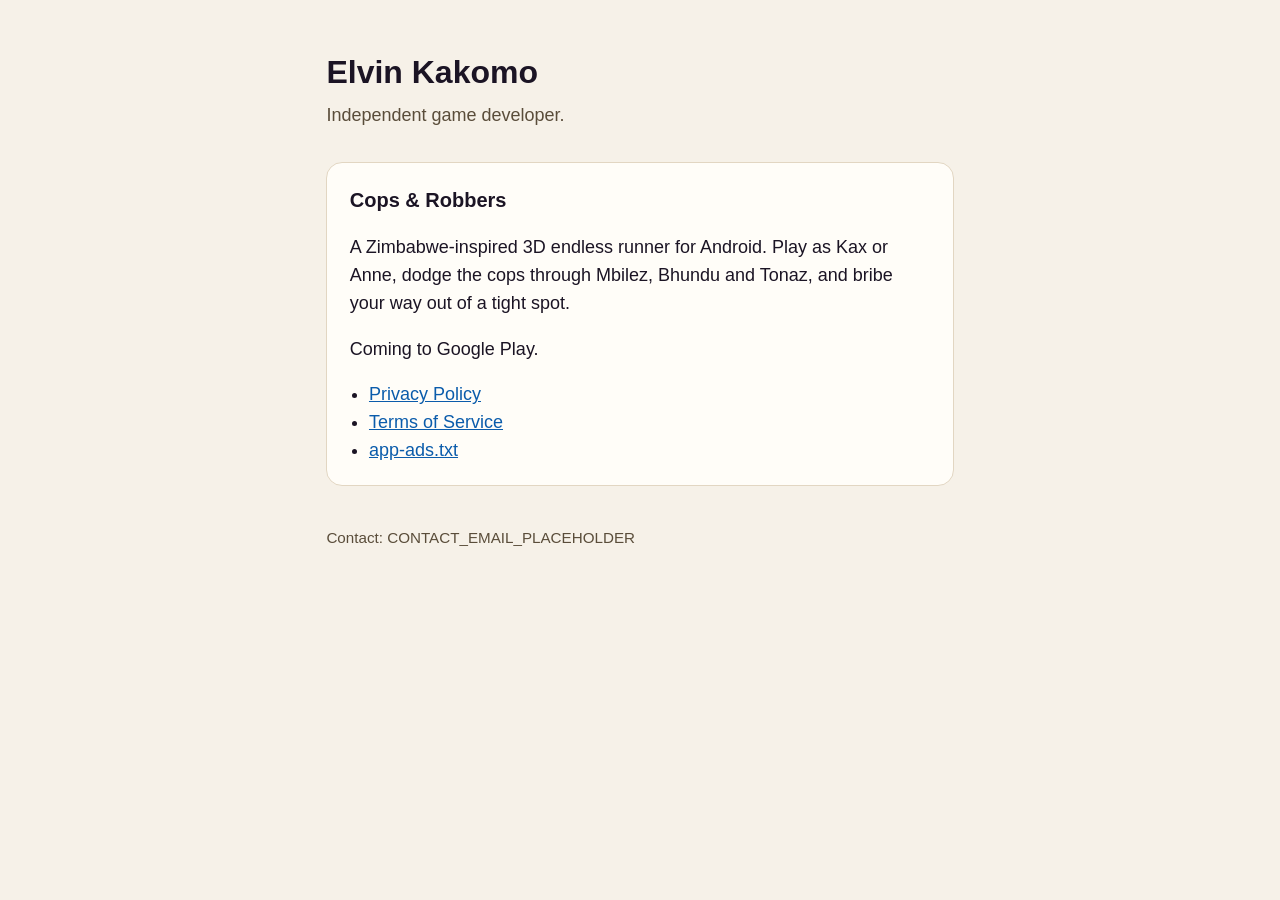
==== index.html @ 9cc262f5 "Add developer site, Cops & Robbers privacy and terms, and app-ads.txt" ====
<!DOCTYPE html>
<html lang="en">
<head>
  <meta charset="utf-8">
  <meta name="viewport" content="width=device-width, initial-scale=1">
  <title>Elvin Kakomo</title>
  <style>
    :root { --ink:#1b1424; --accent:#e8b923; --bg:#f6f1e8; --card:#fffdf8; }
    * { box-sizing: border-box; }
    body { margin:0; font: 18px/1.55 "Segoe UI", Roboto, Helvetica, Arial, sans-serif; color:var(--ink); background:var(--bg); }
    main { max-width: 42rem; margin: 0 auto; padding: 3rem 1.4rem 4rem; }
    h1 { font-size: 2rem; margin: 0 0 .3rem; }
    .sub { color:#5a4d3a; margin: 0 0 2rem; }
    a { color:#0b5cab; }
    .card { background:var(--card); border:1px solid #e2d6c2; border-radius:16px; padding:1.25rem 1.4rem; margin: 1rem 0; }
    h2 { margin:.1rem 0 .6rem; font-size:1.25rem; }
    ul { margin:.4rem 0 0 1.2rem; padding:0; }
    footer { margin-top:2.5rem; color:#5a4d3a; font-size:.95rem; }
  </style>
</head>
<body>
  <main>
    <h1>Elvin Kakomo</h1>
    <p class="sub">Independent game developer.</p>
    <section class="card">
      <h2>Cops &amp; Robbers</h2>
      <p>A Zimbabwe-inspired 3D endless runner for Android. Play as Kax or Anne, dodge the cops through Mbilez, Bhundu and Tonaz, and bribe your way out of a tight spot.</p>
      <p>Coming to Google Play.</p>
      <ul>
        <li><a href="cops-and-robbers/privacy.html">Privacy Policy</a></li>
        <li><a href="cops-and-robbers/terms.html">Terms of Service</a></li>
        <li><a href="app-ads.txt">app-ads.txt</a></li>
      </ul>
    </section>
    <footer>
      Contact: CONTACT_EMAIL_PLACEHOLDER
    </footer>
  </main>
</body>
</html>
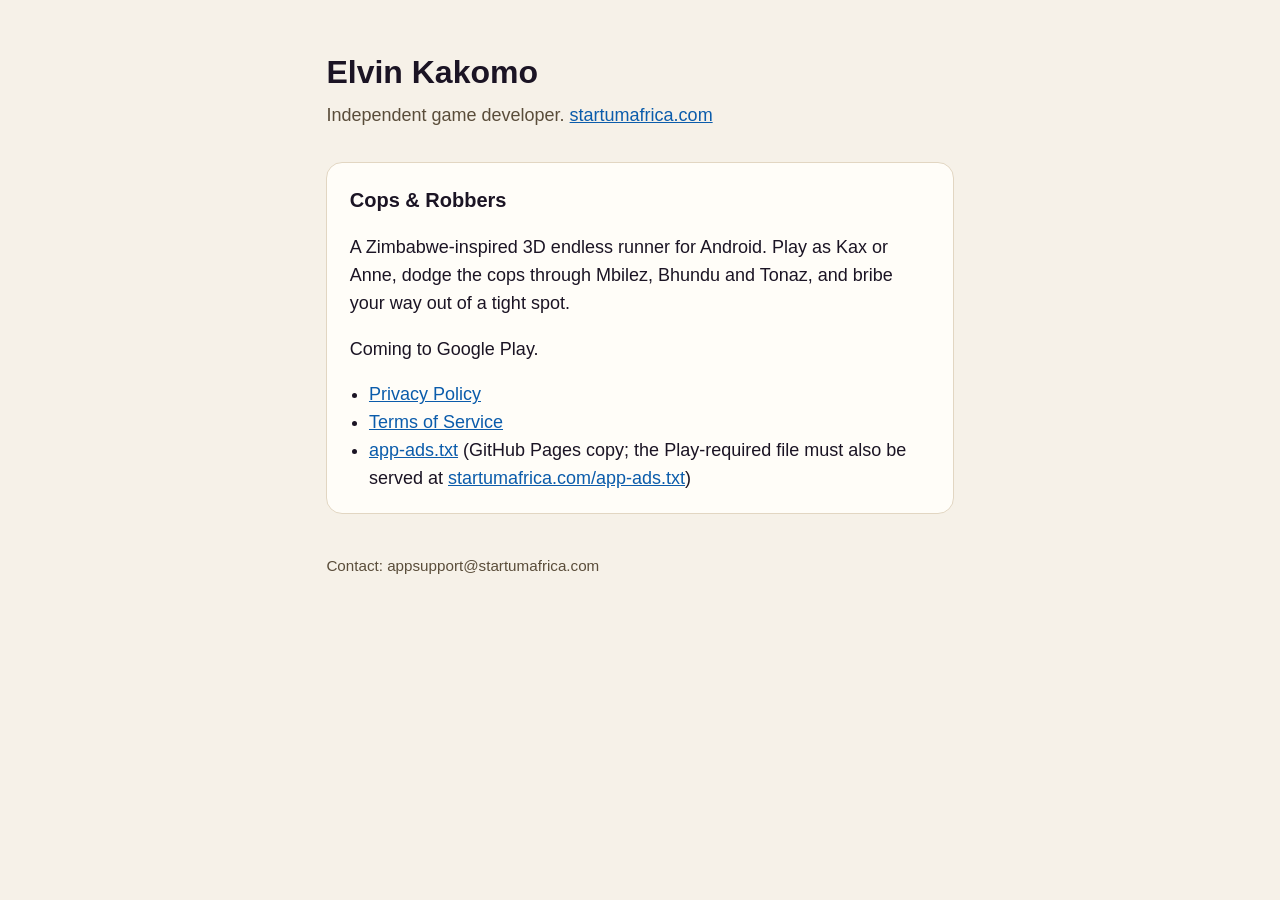
==== commit 854c6bbc: "Set Cops & Robbers support email to appsupport@startumafrica.com Privacy, terms, and the homepage no" ====
--- a/index.html
+++ b/index.html
@@ -21,7 +21,7 @@
 <body>
   <main>
     <h1>Elvin Kakomo</h1>
-    <p class="sub">Independent game developer.</p>
+    <p class="sub">Independent game developer. <a href="https://startumafrica.com">startumafrica.com</a></p>
     <section class="card">
       <h2>Cops &amp; Robbers</h2>
       <p>A Zimbabwe-inspired 3D endless runner for Android. Play as Kax or Anne, dodge the cops through Mbilez, Bhundu and Tonaz, and bribe your way out of a tight spot.</p>
@@ -29,11 +29,11 @@
       <ul>
         <li><a href="cops-and-robbers/privacy.html">Privacy Policy</a></li>
         <li><a href="cops-and-robbers/terms.html">Terms of Service</a></li>
-        <li><a href="app-ads.txt">app-ads.txt</a></li>
+        <li><a href="app-ads.txt">app-ads.txt</a> (GitHub Pages copy; the Play-required file must also be served at <a href="https://startumafrica.com/app-ads.txt">startumafrica.com/app-ads.txt</a>)</li>
       </ul>
     </section>
     <footer>
-      Contact: CONTACT_EMAIL_PLACEHOLDER
+      Contact: appsupport@startumafrica.com
     </footer>
   </main>
 </body>
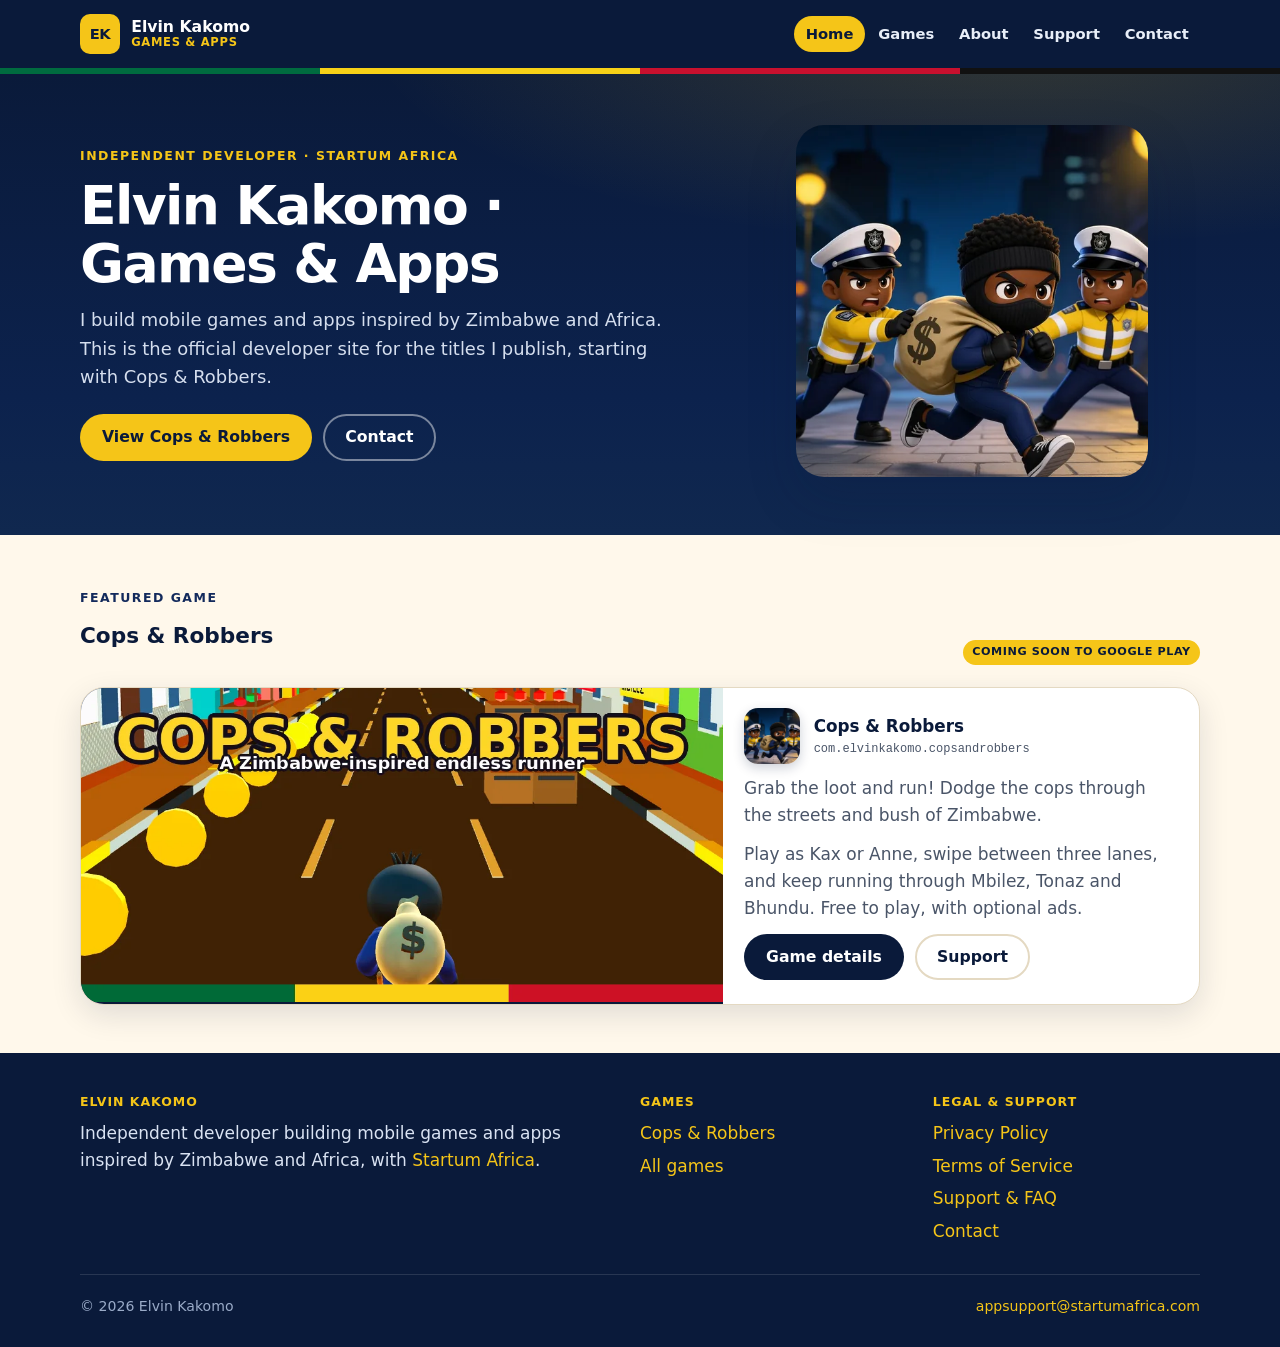
==== commit e753bf77: "Redesign the GitHub Pages site as a studio website. Turn elvinanesu.github.io into a professional de" ====
--- a/index.html
+++ b/index.html
@@ -3,38 +3,147 @@
 <head>
   <meta charset="utf-8">
   <meta name="viewport" content="width=device-width, initial-scale=1">
-  <title>Elvin Kakomo</title>
-  <style>
-    :root { --ink:#1b1424; --accent:#e8b923; --bg:#f6f1e8; --card:#fffdf8; }
-    * { box-sizing: border-box; }
-    body { margin:0; font: 18px/1.55 "Segoe UI", Roboto, Helvetica, Arial, sans-serif; color:var(--ink); background:var(--bg); }
-    main { max-width: 42rem; margin: 0 auto; padding: 3rem 1.4rem 4rem; }
-    h1 { font-size: 2rem; margin: 0 0 .3rem; }
-    .sub { color:#5a4d3a; margin: 0 0 2rem; }
-    a { color:#0b5cab; }
-    .card { background:var(--card); border:1px solid #e2d6c2; border-radius:16px; padding:1.25rem 1.4rem; margin: 1rem 0; }
-    h2 { margin:.1rem 0 .6rem; font-size:1.25rem; }
-    ul { margin:.4rem 0 0 1.2rem; padding:0; }
-    footer { margin-top:2.5rem; color:#5a4d3a; font-size:.95rem; }
-  </style>
+  <meta name="theme-color" content="#0A1A3A">
+  <title>Elvin Kakomo · Games &amp; Apps</title>
+  <meta name="description" content="Independent developer building mobile games and apps inspired by Zimbabwe and Africa. Home of Cops & Robbers, coming soon to Google Play.">
+  <link rel="canonical" href="https://elvinanesu.github.io/">
+  <link rel="icon" href="/assets/img/favicon.ico" sizes="any">
+  <link rel="icon" type="image/png" sizes="32x32" href="/assets/img/favicon-32.png">
+  <link rel="apple-touch-icon" href="/assets/img/apple-touch-icon.png">
+  <meta property="og:type" content="website">
+  <meta property="og:site_name" content="Elvin Kakomo · Games &amp; Apps">
+  <meta property="og:title" content="Elvin Kakomo · Games &amp; Apps">
+  <meta property="og:description" content="Independent developer building mobile games and apps inspired by Zimbabwe and Africa. Home of Cops & Robbers, coming soon to Google Play.">
+  <meta property="og:url" content="https://elvinanesu.github.io/">
+  <meta property="og:image" content="https://elvinanesu.github.io/assets/img/og-image.jpg">
+  <meta property="og:image:width" content="1200">
+  <meta property="og:image:height" content="630">
+  <meta property="og:image:alt" content="Cops &amp; Robbers — a Zimbabwe-inspired endless runner">
+  <meta name="twitter:card" content="summary_large_image">
+  <meta name="twitter:title" content="Elvin Kakomo · Games &amp; Apps">
+  <meta name="twitter:description" content="Independent developer building mobile games and apps inspired by Zimbabwe and Africa. Home of Cops & Robbers, coming soon to Google Play.">
+  <meta name="twitter:image" content="https://elvinanesu.github.io/assets/img/og-image.jpg">
+  <link rel="stylesheet" href="/assets/css/style.css">
+  <script type="application/ld+json">
+  {
+    "@context": "https://schema.org",
+    "@type": "Person",
+    "name": "Elvin Kakomo",
+    "url": "https://elvinanesu.github.io/",
+    "email": "appsupport@startumafrica.com",
+    "affiliation": {
+      "@type": "Organization",
+      "name": "Startum Africa",
+      "url": "https://startumafrica.com"
+    }
+  }
+  </script>
 </head>
 <body>
-  <main>
-    <h1>Elvin Kakomo</h1>
-    <p class="sub">Independent game developer. <a href="https://startumafrica.com">startumafrica.com</a></p>
-    <section class="card">
-      <h2>Cops &amp; Robbers</h2>
-      <p>A Zimbabwe-inspired 3D endless runner for Android. Play as Kax or Anne, dodge the cops through Mbilez, Bhundu and Tonaz, and bribe your way out of a tight spot.</p>
-      <p>Coming to Google Play.</p>
-      <ul>
-        <li><a href="cops-and-robbers/privacy.html">Privacy Policy</a></li>
-        <li><a href="cops-and-robbers/terms.html">Terms of Service</a></li>
-        <li><a href="app-ads.txt">app-ads.txt</a> (GitHub Pages copy; the Play-required file must also be served at <a href="https://startumafrica.com/app-ads.txt">startumafrica.com/app-ads.txt</a>)</li>
-      </ul>
+  <a class="skip" href="#main">Skip to content</a>
+  <header class="site-header">
+    <div class="wrap header-bar">
+      <a class="brand" href="/">
+        <span class="brand-mark" aria-hidden="true">EK</span>
+        <span class="brand-text">
+          <span class="brand-name">Elvin Kakomo</span>
+          <span class="brand-tag">Games &amp; Apps</span>
+        </span>
+      </a>
+      <nav class="nav" aria-label="Primary">
+        <a href="/" aria-current="page">Home</a>
+        <a href="/games.html">Games</a>
+        <a href="/about.html">About</a>
+        <a href="/support.html">Support</a>
+        <a href="/contact.html">Contact</a>
+      </nav>
+    </div>
+    <div class="flag-stripe" aria-hidden="true"></div>
+  </header>
+
+  <main id="main">
+    <section class="hero">
+      <div class="wrap hero-grid">
+        <div>
+          <p class="kicker">Independent developer · <a href="https://startumafrica.com">Startum Africa</a></p>
+          <h1>Elvin Kakomo · Games &amp; Apps</h1>
+          <p class="lead">I build mobile games and apps inspired by Zimbabwe and Africa. This is the official developer site for the titles I publish, starting with Cops &amp; Robbers.</p>
+          <div class="actions">
+            <a class="btn btn-gold" href="/cops-and-robbers/">View Cops &amp; Robbers</a>
+            <a class="btn btn-ghost" href="/contact.html">Contact</a>
+          </div>
+        </div>
+        <div class="hero-art">
+          <img src="/assets/img/icon.webp" width="512" height="512" alt="Cops &amp; Robbers icon: a robber carrying a loot bag, chased by two police officers.">
+        </div>
+      </div>
     </section>
-    <footer>
-      Contact: appsupport@startumafrica.com
-    </footer>
+
+    <section class="section" aria-labelledby="featured-heading">
+      <div class="wrap">
+        <div class="section-head">
+          <div>
+            <p class="kicker" style="color:var(--navy-2)">Featured game</p>
+            <h2 id="featured-heading">Cops &amp; Robbers</h2>
+          </div>
+          <span class="badge badge-soon">Coming soon to Google Play</span>
+        </div>
+
+        <article class="feature-card">
+          <div class="art">
+            <picture>
+              <source type="image/webp" srcset="/assets/img/feature.webp">
+              <img src="/assets/img/feature.jpg" width="1024" height="500" alt="Cops &amp; Robbers feature art: running down a three-lane street, collecting gold coins, with a Zimbabwe-flag colour stripe.">
+            </picture>
+          </div>
+          <div class="body">
+            <div class="title-row">
+              <img src="/assets/img/icon-256.webp" width="256" height="256" alt="">
+              <div>
+                <h3>Cops &amp; Robbers</h3>
+                <p class="pkg">com.elvinkakomo.copsandrobbers</p>
+              </div>
+            </div>
+            <p>Grab the loot and run! Dodge the cops through the streets and bush of Zimbabwe.</p>
+            <p>Play as Kax or Anne, swipe between three lanes, and keep running through Mbilez, Tonaz and Bhundu. Free to play, with optional ads.</p>
+            <div class="actions">
+              <a class="btn btn-navy" href="/cops-and-robbers/">Game details</a>
+              <a class="btn btn-outline" href="/support.html">Support</a>
+            </div>
+          </div>
+        </article>
+      </div>
+    </section>
   </main>
+  <footer class="site-footer">
+    <div class="wrap">
+      <div class="footer-grid">
+        <div>
+          <h2>Elvin Kakomo</h2>
+          <p>Independent developer building mobile games and apps inspired by Zimbabwe and Africa, with <a href="https://startumafrica.com">Startum Africa</a>.</p>
+        </div>
+        <div>
+          <h2>Games</h2>
+          <ul class="footer-links">
+            <li><a href="/cops-and-robbers/">Cops &amp; Robbers</a></li>
+            <li><a href="/games.html">All games</a></li>
+          </ul>
+        </div>
+        <div>
+          <h2>Legal &amp; support</h2>
+          <ul class="footer-links">
+            <li><a href="/cops-and-robbers/privacy.html">Privacy Policy</a></li>
+            <li><a href="/cops-and-robbers/terms.html">Terms of Service</a></li>
+            <li><a href="/support.html">Support &amp; FAQ</a></li>
+            <li><a href="/contact.html">Contact</a></li>
+          </ul>
+        </div>
+      </div>
+      <div class="footer-bottom">
+        <p>© 2026 Elvin Kakomo</p>
+        <p><a href="mailto:appsupport@startumafrica.com">appsupport@startumafrica.com</a></p>
+      </div>
+    </div>
+  </footer>
 </body>
 </html>
--- a/assets/css/style.css
+++ b/assets/css/style.css
@@ -0,0 +1,746 @@
+/* Elvin Kakomo · Games & Apps — shared studio styles */
+:root {
+  --navy: #0a1a3a;
+  --navy-2: #132a5c;
+  --navy-3: #1c3a73;
+  --ink: #12182a;
+  --muted: #4a5568;
+  --gold: #f5c518;
+  --gold-soft: #ffe36a;
+  --gold-deep: #c9a014;
+  --cream: #fff8eb;
+  --cream-2: #f3ead6;
+  --card: #ffffff;
+  --line: #e4d9c2;
+  --flag-green: #006b3f;
+  --flag-yellow: #f7d117;
+  --flag-red: #c8102e;
+  --flag-black: #111111;
+  --link: #0b4f9c;
+  --danger: #c8102e;
+  --radius: 18px;
+  --shadow: 0 10px 30px rgba(10, 26, 58, 0.12);
+  --shadow-lg: 0 22px 50px rgba(10, 26, 58, 0.18);
+  --header-h: 4.25rem;
+  --font: "Segoe UI", "Avenir Next", "Helvetica Neue", ui-sans-serif, system-ui, sans-serif;
+  --max: 1120px;
+  --focus: 0 0 0 3px var(--cream), 0 0 0 6px var(--gold);
+}
+
+*,
+*::before,
+*::after { box-sizing: border-box; }
+
+html { scroll-behavior: smooth; }
+
+html:focus-within { scroll-behavior: smooth; }
+
+@media (prefers-reduced-motion: reduce) {
+  html { scroll-behavior: auto; }
+  *, *::before, *::after {
+    animation-duration: 0.01ms !important;
+    animation-iteration-count: 1 !important;
+    transition-duration: 0.01ms !important;
+    scroll-behavior: auto !important;
+  }
+}
+
+body {
+  margin: 0;
+  font-family: var(--font);
+  font-size: 1.0625rem;
+  line-height: 1.6;
+  color: var(--ink);
+  background: var(--cream);
+  min-height: 100vh;
+  display: flex;
+  flex-direction: column;
+}
+
+img { max-width: 100%; height: auto; display: block; }
+
+a { color: var(--link); text-underline-offset: 0.15em; }
+
+a:hover { color: var(--navy-2); }
+
+:focus-visible {
+  outline: 3px solid var(--gold);
+  outline-offset: 3px;
+}
+
+.skip {
+  position: absolute;
+  left: 0.75rem;
+  top: -3.5rem;
+  z-index: 100;
+  background: var(--gold);
+  color: var(--navy);
+  font-weight: 700;
+  padding: 0.5rem 0.9rem;
+  border-radius: 8px;
+  text-decoration: none;
+}
+
+.skip:focus { top: 0.75rem; }
+
+.wrap {
+  width: min(var(--max), calc(100% - 2rem));
+  margin-inline: auto;
+}
+
+/* ---------- Header ---------- */
+.site-header {
+  background: var(--navy);
+  color: #fff;
+  position: sticky;
+  top: 0;
+  z-index: 50;
+}
+
+.header-bar {
+  display: flex;
+  align-items: center;
+  justify-content: space-between;
+  gap: 1rem;
+  min-height: var(--header-h);
+  flex-wrap: wrap;
+  padding: 0.55rem 0;
+}
+
+.brand {
+  display: flex;
+  align-items: center;
+  gap: 0.7rem;
+  text-decoration: none;
+  color: #fff;
+  min-width: 0;
+}
+
+.brand:hover { color: #fff; }
+
+.brand-mark {
+  flex: 0 0 auto;
+  width: 2.5rem;
+  height: 2.5rem;
+  border-radius: 10px;
+  background: var(--gold);
+  color: var(--navy);
+  font-weight: 800;
+  font-size: 0.92rem;
+  letter-spacing: -0.03em;
+  display: grid;
+  place-items: center;
+  line-height: 1;
+}
+
+.brand-text { display: flex; flex-direction: column; line-height: 1.15; }
+
+.brand-name { font-weight: 700; font-size: 0.98rem; }
+
+.brand-tag {
+  font-size: 0.72rem;
+  letter-spacing: 0.06em;
+  text-transform: uppercase;
+  color: var(--gold);
+  font-weight: 650;
+}
+
+.nav {
+  display: flex;
+  flex-wrap: wrap;
+  gap: 0.15rem 0.15rem;
+}
+
+.nav a {
+  color: #e8eef8;
+  text-decoration: none;
+  font-weight: 600;
+  font-size: 0.92rem;
+  padding: 0.4rem 0.7rem;
+  border-radius: 999px;
+}
+
+.nav a:hover { background: rgba(255, 255, 255, 0.08); color: #fff; }
+
+.nav a[aria-current="page"] {
+  background: var(--gold);
+  color: var(--navy);
+}
+
+.flag-stripe {
+  height: 6px;
+  background: linear-gradient(
+    90deg,
+    var(--flag-green) 0 25%,
+    var(--flag-yellow) 25% 50%,
+    var(--flag-red) 50% 75%,
+    var(--flag-black) 75% 100%
+  );
+}
+
+/* ---------- Footer ---------- */
+.site-footer {
+  margin-top: auto;
+  background: var(--navy);
+  color: #d9e2f2;
+  padding: 2.4rem 0 1.6rem;
+}
+
+.footer-grid {
+  display: grid;
+  gap: 1.6rem;
+}
+
+.site-footer a { color: var(--gold); text-decoration: none; }
+
+.site-footer a:hover { text-decoration: underline; color: var(--gold-soft); }
+
+.site-footer h2 {
+  margin: 0 0 0.5rem;
+  font-size: 0.78rem;
+  letter-spacing: 0.08em;
+  text-transform: uppercase;
+  color: var(--gold);
+}
+
+.site-footer p { margin: 0.25rem 0; }
+
+.footer-links {
+  list-style: none;
+  margin: 0;
+  padding: 0;
+  display: flex;
+  flex-direction: column;
+  gap: 0.35rem;
+}
+
+.footer-bottom {
+  margin-top: 1.8rem;
+  padding-top: 1rem;
+  border-top: 1px solid rgba(255, 255, 255, 0.12);
+  font-size: 0.88rem;
+  color: #9aabc8;
+  display: flex;
+  flex-wrap: wrap;
+  gap: 0.4rem 1rem;
+  justify-content: space-between;
+}
+
+/* ---------- Buttons ---------- */
+.btn {
+  display: inline-flex;
+  align-items: center;
+  justify-content: center;
+  gap: 0.45rem;
+  font: inherit;
+  font-weight: 700;
+  font-size: 0.98rem;
+  line-height: 1.2;
+  text-decoration: none;
+  border-radius: 999px;
+  padding: 0.75rem 1.25rem;
+  border: 2px solid transparent;
+  cursor: pointer;
+}
+
+.btn-gold {
+  background: var(--gold);
+  color: var(--navy);
+}
+
+.btn-gold:hover { background: var(--gold-soft); color: var(--navy); }
+
+.btn-ghost {
+  background: transparent;
+  color: #fff;
+  border-color: rgba(255, 255, 255, 0.45);
+}
+
+.btn-ghost:hover { background: rgba(255, 255, 255, 0.08); color: #fff; }
+
+.btn-navy {
+  background: var(--navy);
+  color: #fff;
+}
+
+.btn-navy:hover { background: var(--navy-2); color: #fff; }
+
+.btn-play {
+  background: var(--gold);
+  color: var(--navy);
+  min-width: 16rem;
+}
+
+/* Easy to re-enable: remove .is-disabled, aria-disabled and tabindex="-1". */
+.btn-play.is-disabled,
+a.btn-play[aria-disabled="true"] {
+  pointer-events: none;
+  cursor: not-allowed;
+  background: #d9c98a;
+  color: #3d3520;
+  box-shadow: none;
+  opacity: 0.95;
+}
+
+.actions { display: flex; flex-wrap: wrap; gap: 0.7rem; }
+
+/* ---------- Hero ---------- */
+.hero {
+  background:
+    radial-gradient(1200px 400px at 80% -10%, rgba(245, 197, 24, 0.18), transparent 55%),
+    linear-gradient(180deg, var(--navy) 0%, #0c224d 70%, #10284f 100%);
+  color: #fff;
+  padding: 2.4rem 0 3rem;
+}
+
+.hero-grid {
+  display: grid;
+  gap: 2rem;
+  align-items: center;
+}
+
+.kicker {
+  display: inline-block;
+  margin: 0 0 0.7rem;
+  font-size: 0.78rem;
+  font-weight: 700;
+  letter-spacing: 0.12em;
+  text-transform: uppercase;
+  color: var(--gold);
+}
+
+.hero h1 {
+  margin: 0 0 0.8rem;
+  font-size: clamp(2rem, 6vw, 3.35rem);
+  line-height: 1.08;
+  letter-spacing: -0.03em;
+}
+
+.hero .lead {
+  margin: 0 0 1.4rem;
+  font-size: 1.12rem;
+  color: #d5deee;
+  max-width: 38rem;
+}
+
+.hero-art {
+  justify-self: center;
+  width: min(100%, 22rem);
+}
+
+.hero-art img {
+  width: 100%;
+  border-radius: 28px;
+  box-shadow: var(--shadow-lg);
+  background: #0b1c40;
+}
+
+/* ---------- Page sections ---------- */
+main { flex: 1 0 auto; }
+
+.section { padding: 3rem 0; }
+
+.section-head {
+  display: flex;
+  align-items: end;
+  justify-content: space-between;
+  gap: 1rem;
+  flex-wrap: wrap;
+  margin-bottom: 1.4rem;
+}
+
+.section h1,
+.page-title {
+  margin: 0 0 0.6rem;
+  font-size: clamp(1.8rem, 4vw, 2.5rem);
+  letter-spacing: -0.03em;
+  line-height: 1.15;
+  color: var(--navy);
+}
+
+.section h2,
+.legal h2 {
+  margin: 0 0 0.7rem;
+  font-size: 1.35rem;
+  color: var(--navy);
+}
+
+.section h3 { margin: 0 0 0.4rem; color: var(--navy); font-size: 1.05rem; }
+
+.lede {
+  margin: 0 0 1.2rem;
+  color: var(--muted);
+  font-size: 1.08rem;
+  max-width: 42rem;
+}
+
+.page-hero {
+  background: var(--navy);
+  color: #fff;
+  padding: 2rem 0 2.2rem;
+}
+
+.page-hero h1 { color: #fff; margin: 0 0 0.45rem; }
+
+.page-hero .lede { color: #c9d4e8; margin: 0; }
+
+/* ---------- Cards ---------- */
+.feature-card {
+  display: grid;
+  background: var(--card);
+  border: 1px solid var(--line);
+  border-radius: calc(var(--radius) + 6px);
+  overflow: hidden;
+  box-shadow: var(--shadow);
+}
+
+.feature-card .art { background: var(--navy); }
+
+.feature-card .art img { width: 100%; }
+
+.feature-card .body {
+  padding: 1.25rem 1.3rem 1.5rem;
+  display: grid;
+  gap: 0.7rem;
+  align-content: start;
+}
+
+.feature-card .title-row {
+  display: flex;
+  gap: 0.85rem;
+  align-items: center;
+}
+
+.feature-card .title-row img {
+  width: 3.5rem;
+  height: 3.5rem;
+  border-radius: 14px;
+  box-shadow: 0 4px 12px rgba(10, 26, 58, 0.2);
+}
+
+.feature-card h2,
+.feature-card h3 { margin: 0; }
+
+.feature-card p { margin: 0; color: var(--muted); }
+
+.badge {
+  display: inline-block;
+  font-size: 0.7rem;
+  font-weight: 800;
+  letter-spacing: 0.05em;
+  text-transform: uppercase;
+  background: var(--cream-2);
+  color: var(--navy);
+  border-radius: 999px;
+  padding: 0.22rem 0.58rem;
+  white-space: nowrap;
+}
+
+.badge-soon {
+  background: var(--gold);
+  color: var(--navy);
+}
+
+/* ---------- Feature lists / zones ---------- */
+.grid-3,
+.grid-2,
+.faq {
+  display: grid;
+  gap: 1rem;
+}
+
+.panel {
+  background: var(--card);
+  border: 1px solid var(--line);
+  border-radius: var(--radius);
+  padding: 1.15rem 1.2rem 1.25rem;
+  box-shadow: 0 6px 18px rgba(10, 26, 58, 0.06);
+}
+
+.panel p:last-child { margin-bottom: 0; }
+
+.icon-list {
+  list-style: none;
+  margin: 0;
+  padding: 0;
+  display: grid;
+  gap: 0.85rem;
+}
+
+.icon-list li {
+  background: var(--card);
+  border: 1px solid var(--line);
+  border-radius: var(--radius);
+  padding: 1rem 1.1rem 1rem 1.15rem;
+}
+
+.icon-list strong { display: block; color: var(--navy); margin-bottom: 0.15rem; }
+
+.icon-list span { color: var(--muted); }
+
+/* ---------- Gallery ---------- */
+.gallery {
+  list-style: none;
+  margin: 0;
+  padding: 0;
+  display: grid;
+  grid-template-columns: repeat(2, 1fr);
+  gap: 0.9rem;
+}
+
+.gallery figure { margin: 0; }
+
+.gallery img {
+  width: 100%;
+  border-radius: 22px;
+  box-shadow: var(--shadow);
+  background: #111;
+  border: 3px solid var(--navy);
+}
+
+.gallery figcaption {
+  margin-top: 0.45rem;
+  text-align: center;
+  font-size: 0.85rem;
+  font-weight: 650;
+  color: var(--muted);
+}
+
+/* ---------- Game page banner ---------- */
+.game-banner {
+  position: relative;
+  background: var(--navy);
+  overflow: hidden;
+}
+
+.game-banner img.banner {
+  width: 100%;
+  height: auto;
+  display: block;
+}
+
+.game-intro {
+  display: grid;
+  gap: 1rem;
+  margin-top: -2.2rem;
+  position: relative;
+  z-index: 2;
+}
+
+.game-intro .card {
+  background: var(--card);
+  border-radius: calc(var(--radius) + 4px);
+  border: 1px solid var(--line);
+  box-shadow: var(--shadow-lg);
+  padding: 1.2rem;
+  display: grid;
+  gap: 1rem;
+}
+
+.game-identity {
+  display: flex;
+  gap: 1rem;
+  align-items: center;
+}
+
+.game-identity img {
+  width: 5.5rem;
+  height: 5.5rem;
+  border-radius: 20px;
+  box-shadow: var(--shadow);
+  background: var(--navy);
+  flex: 0 0 auto;
+}
+
+.game-identity h1 { margin: 0 0 0.35rem; font-size: clamp(1.5rem, 4vw, 2.1rem); }
+
+.pkg {
+  font-family: ui-monospace, "Cascadia Code", "Segoe UI Mono", Menlo, Consolas, monospace;
+  font-size: 0.75rem;
+  color: var(--muted);
+  overflow-wrap: anywhere;
+}
+
+.note {
+  font-size: 0.92rem;
+  color: var(--muted);
+  margin: 0;
+}
+
+/* ---------- Contact ---------- */
+.contact-list {
+  list-style: none;
+  margin: 0;
+  padding: 0;
+  display: grid;
+  gap: 0.8rem;
+}
+
+.contact-list li {
+  background: var(--card);
+  border: 1px solid var(--line);
+  border-radius: var(--radius);
+  padding: 1.1rem 1.2rem;
+}
+
+.contact-list dt,
+.contact-list .label {
+  font-size: 0.78rem;
+  font-weight: 700;
+  letter-spacing: 0.06em;
+  text-transform: uppercase;
+  color: var(--muted);
+  margin: 0 0 0.2rem;
+}
+
+.contact-list a { font-weight: 700; font-size: 1.1rem; text-decoration: none; }
+
+.contact-list a:hover { text-decoration: underline; }
+
+/* ---------- FAQ ---------- */
+.faq details {
+  background: var(--card);
+  border: 1px solid var(--line);
+  border-radius: var(--radius);
+  padding: 0.2rem 1.1rem;
+}
+
+.faq summary {
+  cursor: pointer;
+  font-weight: 700;
+  color: var(--navy);
+  padding: 0.95rem 0;
+  list-style: none;
+}
+
+.faq summary::-webkit-details-marker { display: none; }
+
+.faq summary::after {
+  content: "+";
+  float: right;
+  color: var(--gold-deep);
+  font-weight: 800;
+  font-size: 1.2rem;
+  line-height: 1;
+}
+
+.faq details[open] summary::after { content: "–"; }
+
+.faq details p { margin: 0 0 1rem; color: var(--muted); }
+
+/* ---------- Legal ---------- */
+.legal {
+  max-width: 44rem;
+  padding: 2.4rem 0 3.5rem;
+}
+
+.legal .crumbs {
+  font-size: 0.92rem;
+  margin: 0 0 1rem;
+  color: var(--muted);
+}
+
+.legal .crumbs a { color: var(--link); }
+
+.legal .meta { color: var(--muted); margin-top: 0; }
+
+.legal h1 { margin-bottom: 0.3rem; }
+
+.legal h2 { margin-top: 1.7rem; }
+
+/* ---------- Utilities ---------- */
+.muted { color: var(--muted); }
+
+.center { text-align: center; }
+
+.sr-only {
+  position: absolute;
+  width: 1px;
+  height: 1px;
+  padding: 0;
+  margin: -1px;
+  overflow: hidden;
+  clip: rect(0, 0, 0, 0);
+  white-space: nowrap;
+  border: 0;
+}
+
+/* ---------- Responsive ---------- */
+@media (min-width: 640px) {
+  .gallery { grid-template-columns: repeat(3, 1fr); }
+  .grid-2 { grid-template-columns: 1fr 1fr; }
+  .footer-grid { grid-template-columns: 2fr 1fr 1fr; }
+}
+
+@media (min-width: 860px) {
+  .hero { padding: 3.2rem 0 3.6rem; }
+  .hero-grid { grid-template-columns: 1.15fr 0.85fr; gap: 3rem; }
+  .feature-card { grid-template-columns: 1.35fr 1fr; }
+  .feature-card.feature-card-rev { grid-template-columns: 1fr 1.35fr; }
+  .feature-card.feature-card-rev .art { order: 2; }
+  .grid-3 { grid-template-columns: repeat(3, 1fr); }
+  .gallery { grid-template-columns: repeat(4, 1fr); gap: 1.1rem; }
+  .gallery li:last-child:nth-child(7) { grid-column: auto; }
+  .game-intro .card {
+    grid-template-columns: 1fr auto;
+    align-items: center;
+    padding: 1.4rem 1.5rem;
+  }
+  .header-bar { flex-wrap: nowrap; }
+}
+
+@media (min-width: 1100px) {
+  .gallery { grid-template-columns: repeat(7, 1fr); }
+}
+
+.prose { max-width: 44rem; }
+
+.btn-outline {
+  background: transparent;
+  color: var(--navy);
+  border-color: var(--line);
+}
+.btn-outline:hover { background: var(--cream-2); color: var(--navy); }
+
+.hero .kicker a { color: var(--gold); text-decoration: none; }
+.hero .kicker a:hover { text-decoration: underline; color: var(--gold-soft); }
+
+.game-identity > div { min-width: 0; flex: 1 1 12rem; }
+
+/* Mobile: brand on top, all five nav links on one even row */
+@media (max-width: 800px) {
+  .header-bar {
+    flex-direction: column;
+    align-items: stretch;
+    gap: 0.3rem;
+    padding: 0.65rem 0 0.4rem;
+  }
+  .nav {
+    width: 100%;
+    justify-content: space-between;
+    gap: 0;
+  }
+  .nav a {
+    text-align: center;
+    padding: 0.38rem 0.25rem;
+    font-size: 0.8rem;
+    flex: 1 1 0;
+  }
+}
+
+/* Mobile gallery: horizontal snap scroll, no orphan tile */
+@media (max-width: 639px) {
+  .gallery {
+    display: flex;
+    overflow-x: auto;
+    scroll-snap-type: x mandatory;
+    gap: 0.8rem;
+    padding-bottom: 0.5rem;
+    grid-template-columns: none;
+    -webkit-overflow-scrolling: touch;
+  }
+  .gallery li {
+    flex: 0 0 58%;
+    scroll-snap-align: start;
+  }
+}
